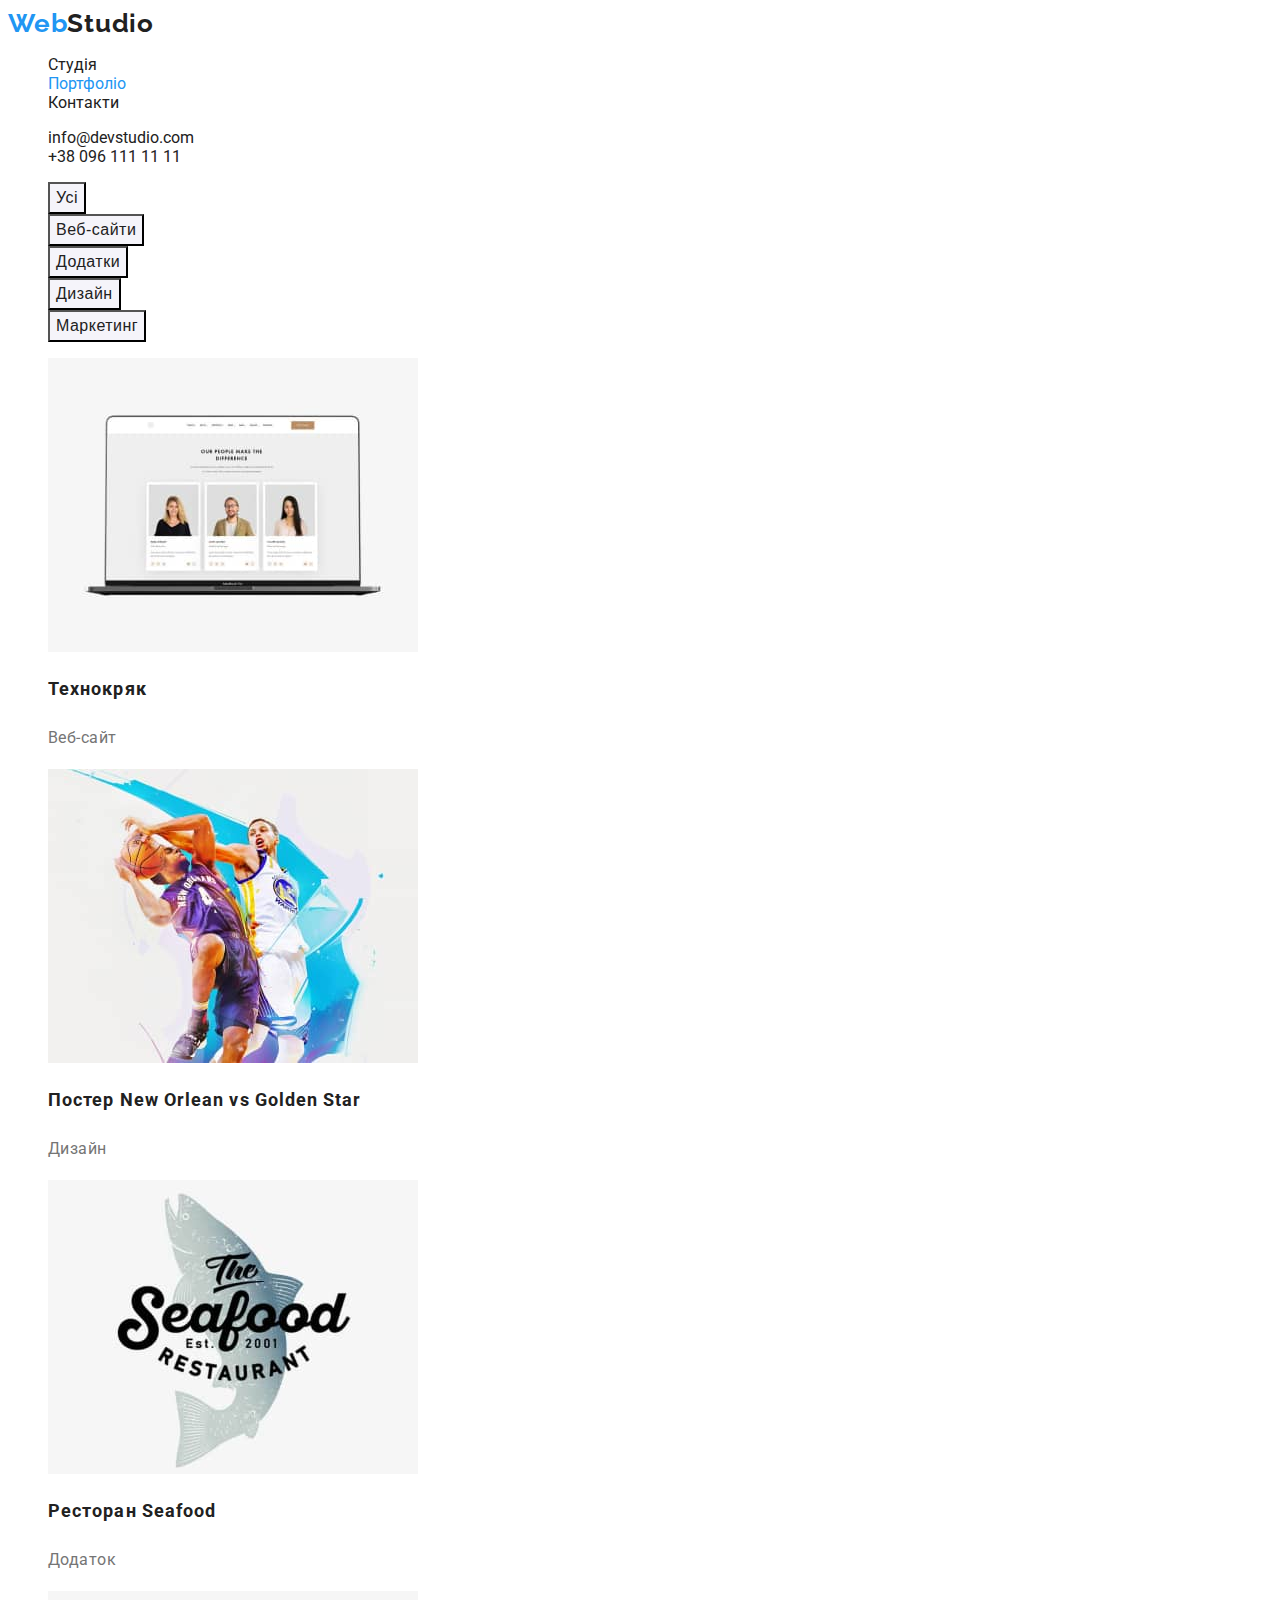
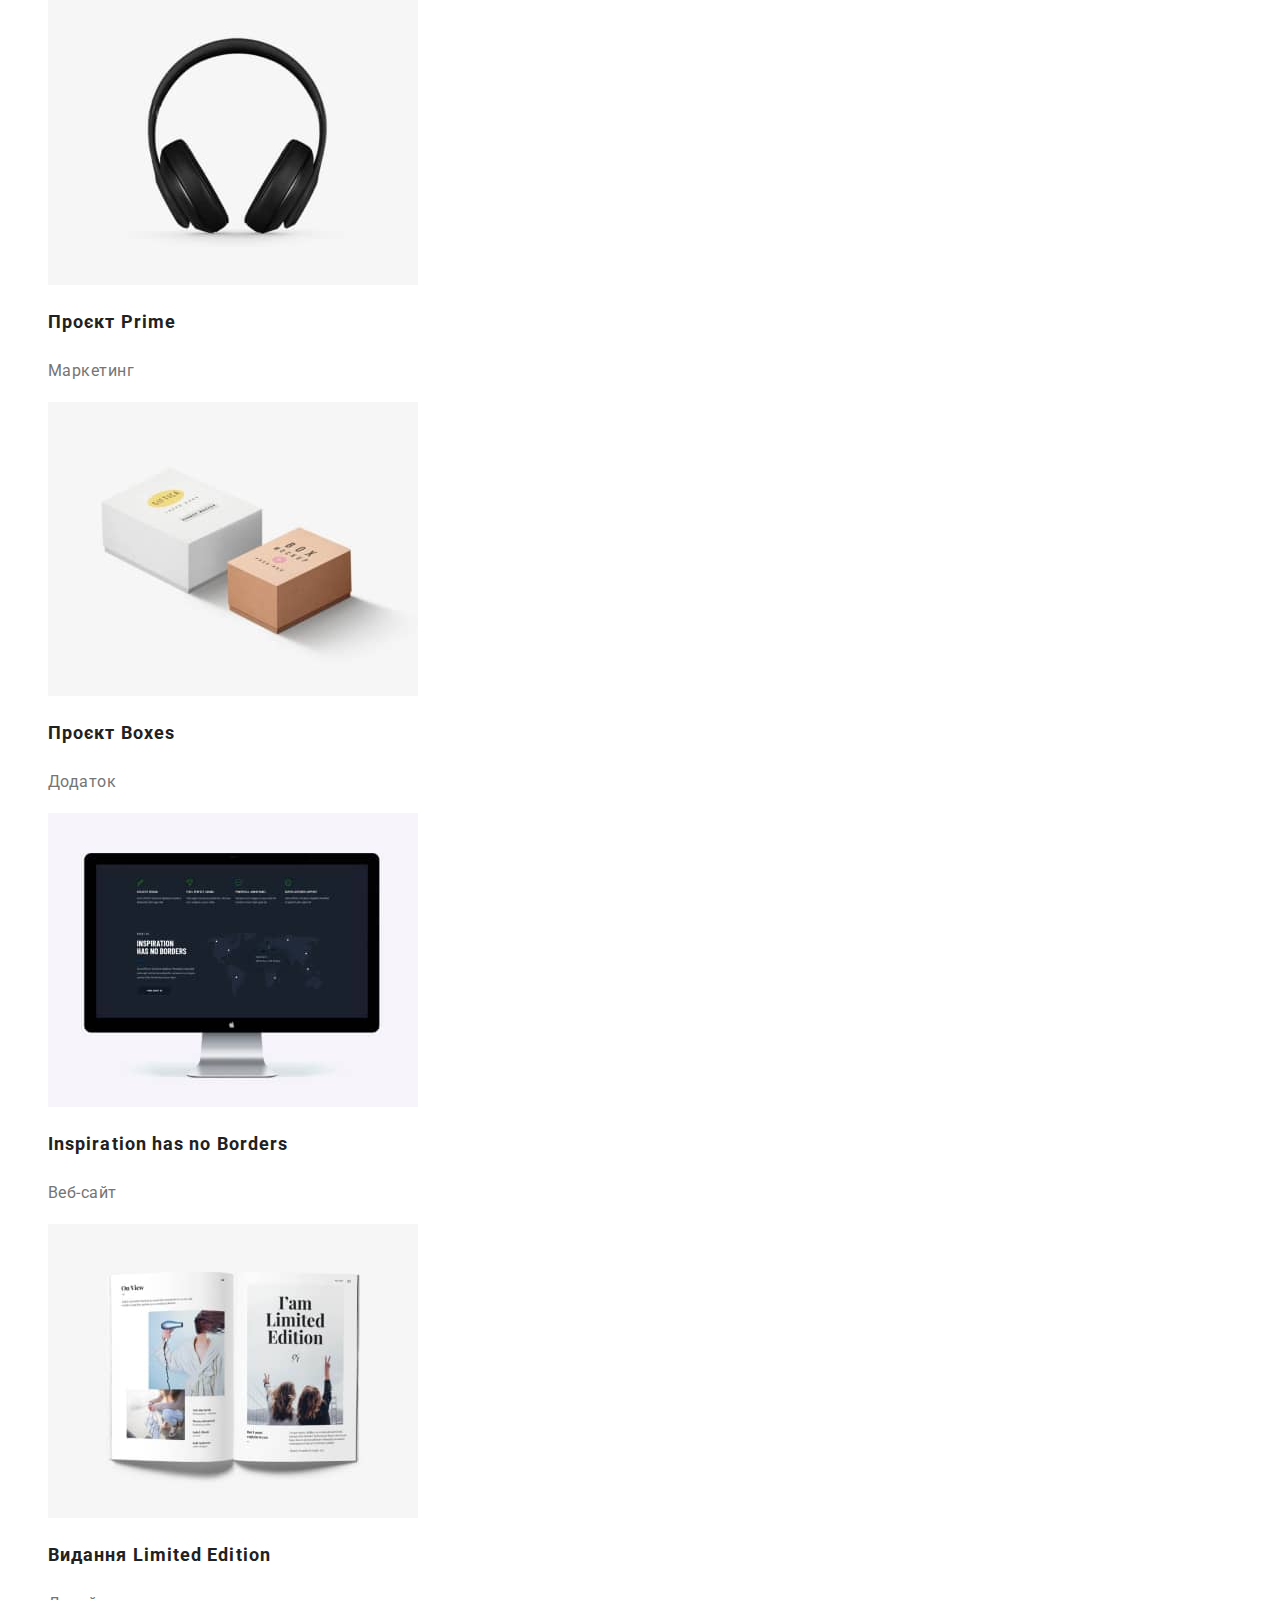
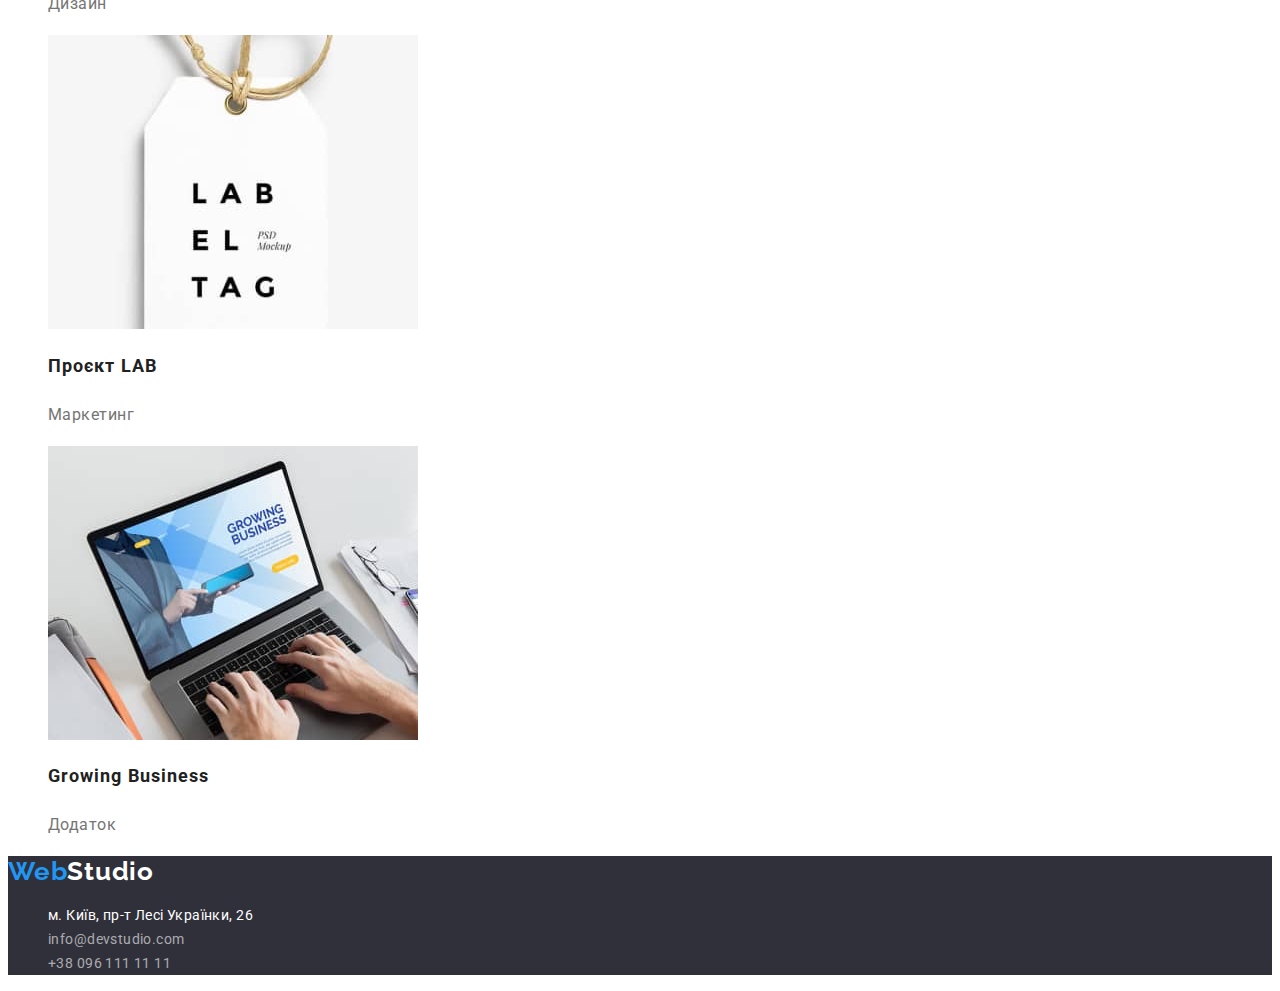
==== portfolio.html @ 4c7022a7 "goit-markup-hw-02" ====
<!DOCTYPE html>
<html lang="en">
   <head>
      <meta charset="UTF-8">
      <meta http-equiv="X-UA-Compatible" content="IE=edge">
      <meta name="viewport" content="width=device-width, initial-scale=1.0">
      <link rel="stylesheet" type="text/css" href="./css/style.css">
      <link rel="preconnect" href="https://fonts.googleapis.com">
      <link rel="preconnect" href="https://fonts.gstatic.com" crossorigin>
      <link href="https://fonts.googleapis.com/css2?family=Raleway:wght@700&family=Roboto:wght@400;500;700;900&display=swap" rel="stylesheet">
      <title>Портфоліо</title>
   </head>
   <body>
      <header id="top" class="header">
         <nav>
            <a href="#top" class="logo link"><span class="logo-span">Web</span>Studio</a>
            <ul class="nav-elements list">
               <li class="nav-element">
                  <a href="#studio" class="link nav-link">Студія</a>
               </li>
               <li class="nav-element">
                  <a href="#portfolio" class="link active nav-link">Портфоліо</a>
               </li>
               <li class="nav-element">
                  <a href="#contacts" class="link nav-link">Контакти</a>
               </li>
            </ul>
         </nav>
         <ul class="contacts-header list">
         <li>
            <a href="mailto:info@devstudio.com" class="mail-header link nav-link">info@devstudio.com</a>
         </li>
         <li>
            <a href="tel:+380961111111" class="tel-header link nav-link">+38 096 111 11 11</a>
         </li>
         </ul>
      </header>
      <main>
         <section>
            <h1 class="visually-hidden">Наші роботи</h1>
            <ul class="filter list">
               <li>
                  <button type="button" class="filter-btn button">Усі</button>
               </li>
               <li>
                  <button type="button" class="filter-btn button">Веб-сайти</button>
               </li>
               <li>
                  <button type="button" class="filter-btn button">Додатки</button>
               </li>
               <li>
                  <button type="button" class="filter-btn button">Дизайн</button>
               </li>
               <li>
                  <button type="button" class="filter-btn button">Маркетинг</button>
               </li>
            </ul>
            <ul class="product-list list">
               <li class="product">
                  <a href=""  class="link">
                     <img src="./images/technocrack.jpg" alt="Веб-сайт Технокряк" width="370" height="294" class="product-img">
                     <h2 class="product-name">Технокряк</h2>
                     <p class="product-class">Веб-сайт</p>
                  </a>
               </li>
               <li class="product">
                  <a href="" class="link">
                     <img src="./images/poster.jpg" alt="Постер New Orlean vs Golden Star" width="370" height="294" class="product-img">
                     <h2 class="product-name">Постер New Orlean vs Golden Star</h2>
                     <p class="product-class">Дизайн</p>
                  </a>
               </li>
               <li class="product">
                  <a href="" class="link">
                     <img src="./images/seafood.jpg" alt="" width="370" height="294" class="product-img">
                     <h2 class="product-name">Ресторан Seafood</h2>
                     <p class="product-class">Додаток</p>
                  </a>
               </li>
               <li class="product">
                  <a href="" class="link">
                     <img src="./images/prime.jpg" alt="" width="370" height="294" class="product-img">
                     <h2 class="product-name">Проєкт Prime</h2>
                     <p class="product-class">Маркетинг</p>
                  </a>
               </li>
               <li class="product">
                  <a href="" class="link">
                     <img src="./images/boxes.jpg" alt="" width="370" height="294" class="product-img">
                     <h2 class="product-name">Проєкт Boxes</h2>
                     <p class="product-class">Додаток</p>
                  </a>
               </li>
               <li class="product">
                  <a href="" class="link">
                     <img src="./images/InspirationhasnoBorders.jpg" alt="" width="370" height="294" class="product-img">
                     <h2 class="product-name">Inspiration has no Borders</h2>
                     <p class="product-class">Веб-сайт</p>
                  </a>
               </li>
               <li class="product">
                  <a href="" class="link">
                     <img src="./images/limitededition.jpg" alt="" width="370" height="294" class="product-img">
                     <h2 class="product-name">Видання Limited Edition</h2>
                     <p class="product-class">Дизайн</p>
                  </a>
               </li>
               <li class="product">
                  <a href="" class="link">
                     <img src="./images/lab.jpg" alt="" width="370" height="294" class="product-img">
                     <h2 class="product-name">Проєкт LAB</h2>
                     <p class="product-class">Маркетинг</p>
                  </a>
               </li>
               <li class="product">
                  <a href="" class="link">
                     <img src="./images/growingbuisness.jpg" alt="" width="370" height="294" class="product-img">
                     <h2 class="product-name">Growing Business</h2>
                     <p class="product-class">Додаток</p>
                  </a>
               </li>
            </ul>
         </section>
      </main>
      <footer id="contacts" class="footer">
         <a href="#top" class="logo link"><span class="logo-span">Web</span>Studio</a>
         <address>
            <ul class="footer-list list">
               <li>
                  <a href="https://goo.gl/maps/QiQsdTo4LieZQjPv9" class="address-footer link nav-link">м. Київ, пр-т Лесі Українки, 26</a>
               </li>
               <li>
                  <a href="mailto:info@devstudio.com" class="mail-footer link nav-link">info@devstudio.com</a>
               </li>
               <li>
                  <a href="tel:+380961111111" class="phone-footer link nav-link">+38 096 111 11 11</a>
               </li>
            </ul>
         </address>
      </footer>
   </body>
</html>
---- css/style.css ----
:root {
    --main-text-cl:#212121;
    --btn-bg-cl: #F5F4FA; 
    --btn-bg-cl-hover: #2196F3;
    --btn-cl-hover: #fff;
    --secondary-text-cl: #757575;
    --secondary-bg-cl: #2F303A;
    --footer-mail-tel-cl: #ffffff99;
}

body{
    color: var(--main-text-cl);
    font-family: Roboto, Raleway, sans-serif;
    color: var(--main-text-cl);
}

.list {
    list-style: none;
}

.link{
    text-decoration: none; 
    color: inherit;
}

.filter-btn {
    background-color: var(--btn-bg-cl);
    color: inherit;
    cursor: pointer;
    font-weight: 500;
    font-size: 16px;
    line-height: calc(26/16);
    text-align: center;
    letter-spacing: 0.03em;

}

.button {
    cursor: pointer;
}

.filter-btn:hover,
.filter-btn:focus{
    background-color: var(--btn-bg-cl-hover);
    color: var(--btn-cl-hover);
}

.product-class {
    color: var(--secondary-text-cl);
    font-size: 16px;
    line-height: calc(30/16);
    letter-spacing: 0.03em;
}

.product-name {
    font-weight: 700;
    font-size: 18px;
    line-height: calc(36/18);
    letter-spacing: 0.06em;

}

.logo {
    font-family: 'Raleway';
    font-style: normal;
    font-weight: 700;
    font-size: 26px;
    line-height: calc(31/26);
    letter-spacing: 0.03em;
}

.logo-span {
    color: var(--btn-bg-cl-hover);
}

.visually-hidden {
    position: absolute;
    white-space: nowrap;
    width: 1px;
    height: 1px;
    overflow: hidden;
    border: 0;
    padding: 0;
    clip: rect(0 0 0 0);
    clip-path: inset(50%);
    margin: -1px;
}

.address-footer {
    font-size: 14px;
    line-height: calc(24/14);
    letter-spacing: 0.03em;
    font-style: normal;
    color: var(--btn-cl-hover);
}

.footer {
    background-color: var(--secondary-bg-cl);
}

.mail-footer,
.phone-footer {
    font-style: normal;
    font-size: 14px;
    line-height: calc(24/14);
    letter-spacing: 0.03em;
    color: var(--footer-mail-tel-cl);
}

.footer .logo{
    color: var(--btn-cl-hover);
}

.header .active {
    color: var(--btn-bg-cl-hover);
}

.nav-link:hover,
.nav-link:focus {
    color: var(--btn-bg-cl-hover);
}

.hero .hero-h1 {
    font-weight: 900;
    font-size: 44px;
    line-height: calc(60/44);
    text-align: center;
    letter-spacing: 0.06em;
    text-transform: uppercase;
    color:var(--btn-cl-hover);
}

.hero {
    background-color: var(--secondary-bg-cl);
}

.hero-btn {
    font-weight: 700;
    font-size: 16px;
    line-height: calc(30/16);
    text-align: center;
    letter-spacing: 0.06em;
    background-color: var(--btn-bg-cl-hover);
    color: var(--btn-cl-hover);
}

.feature-name {
    font-weight: 700;
    font-size: 14px;
    line-height: calc(16/14);
    letter-spacing: 0.03em;
    text-transform: uppercase;
}

.feature-description {
    font-weight: 400;
    font-size: 14px;
    line-height: calc(24/14);
    letter-spacing: 0.03em;
    color: var(--secondary-text-cl);
}

.team-name {
    font-weight: 500;
    font-size: 16px;
    line-height: calc(19/16);
    text-align: center;
    letter-spacing: 0.03em;
}

.team-post {
    font-weight: 400;
    font-size: 16px;
    line-height: calc(19/16);
    text-align: center;
    letter-spacing: 0.03em;
}
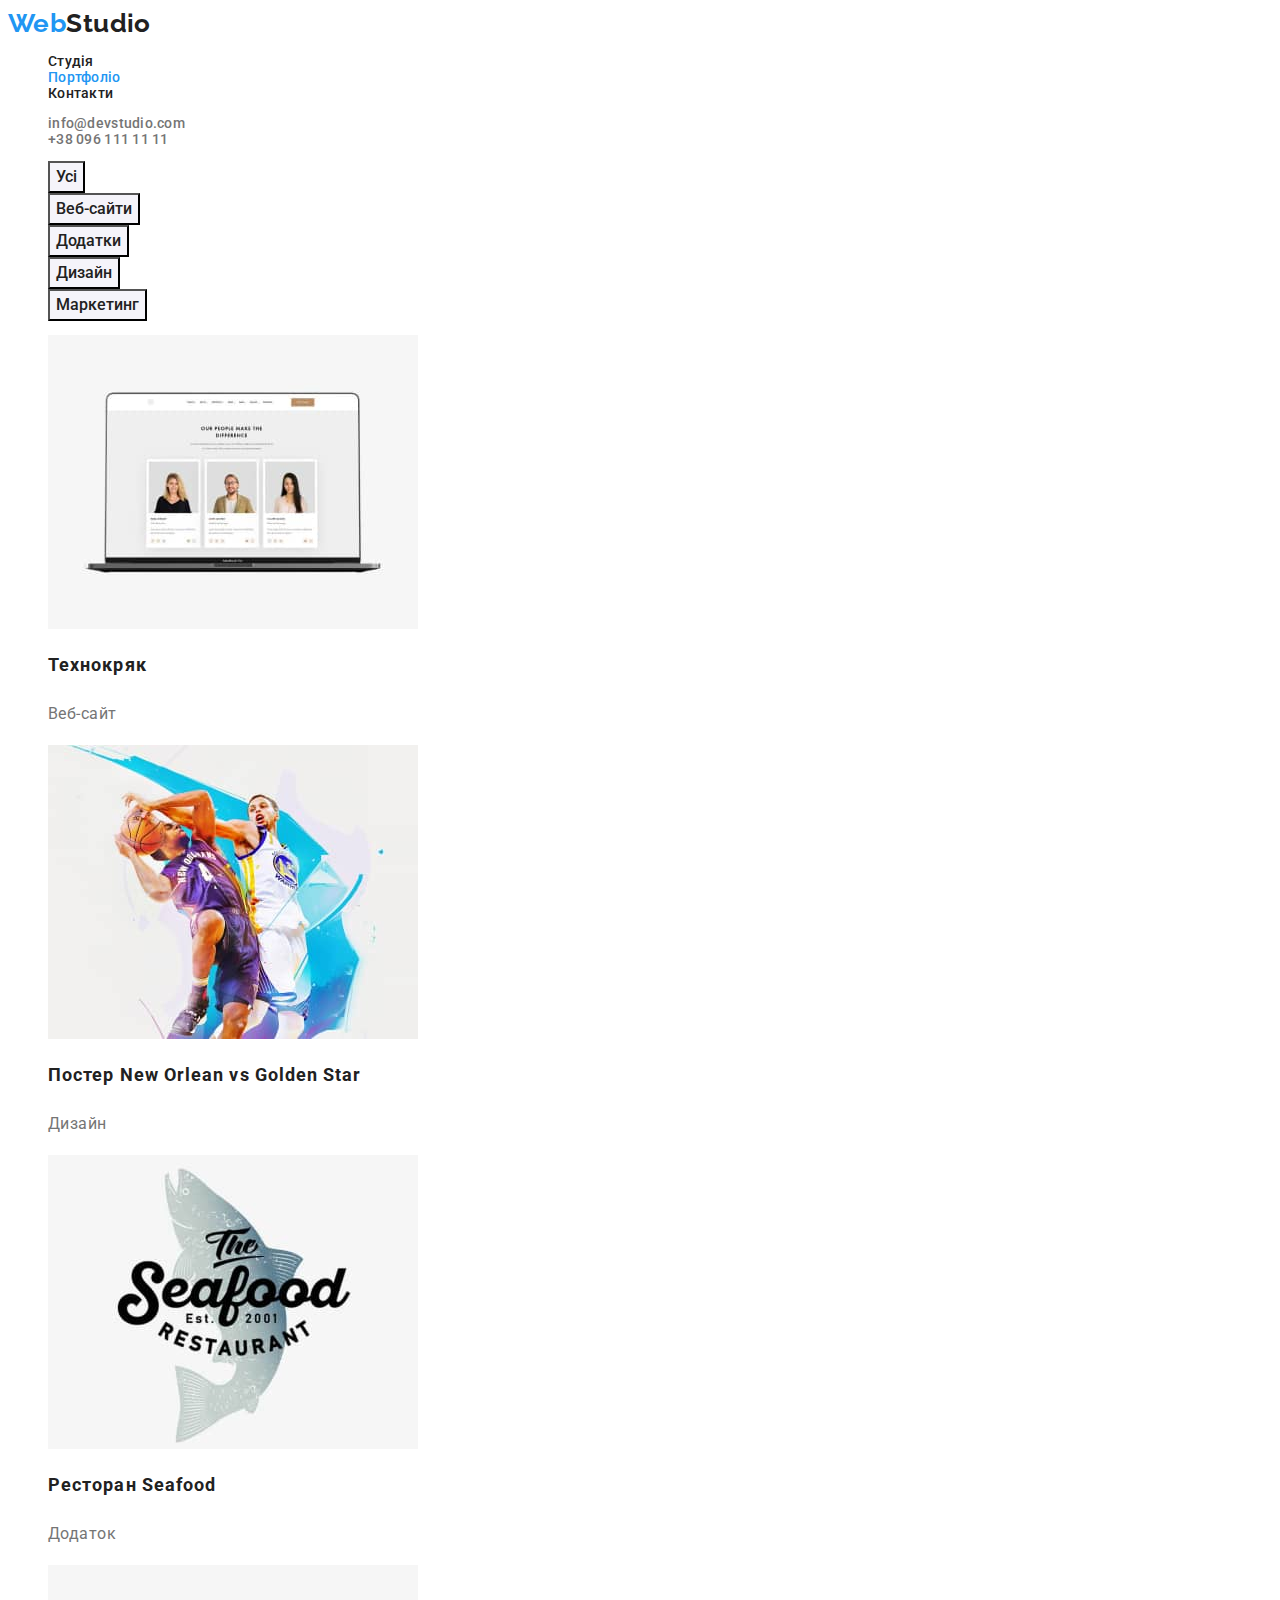
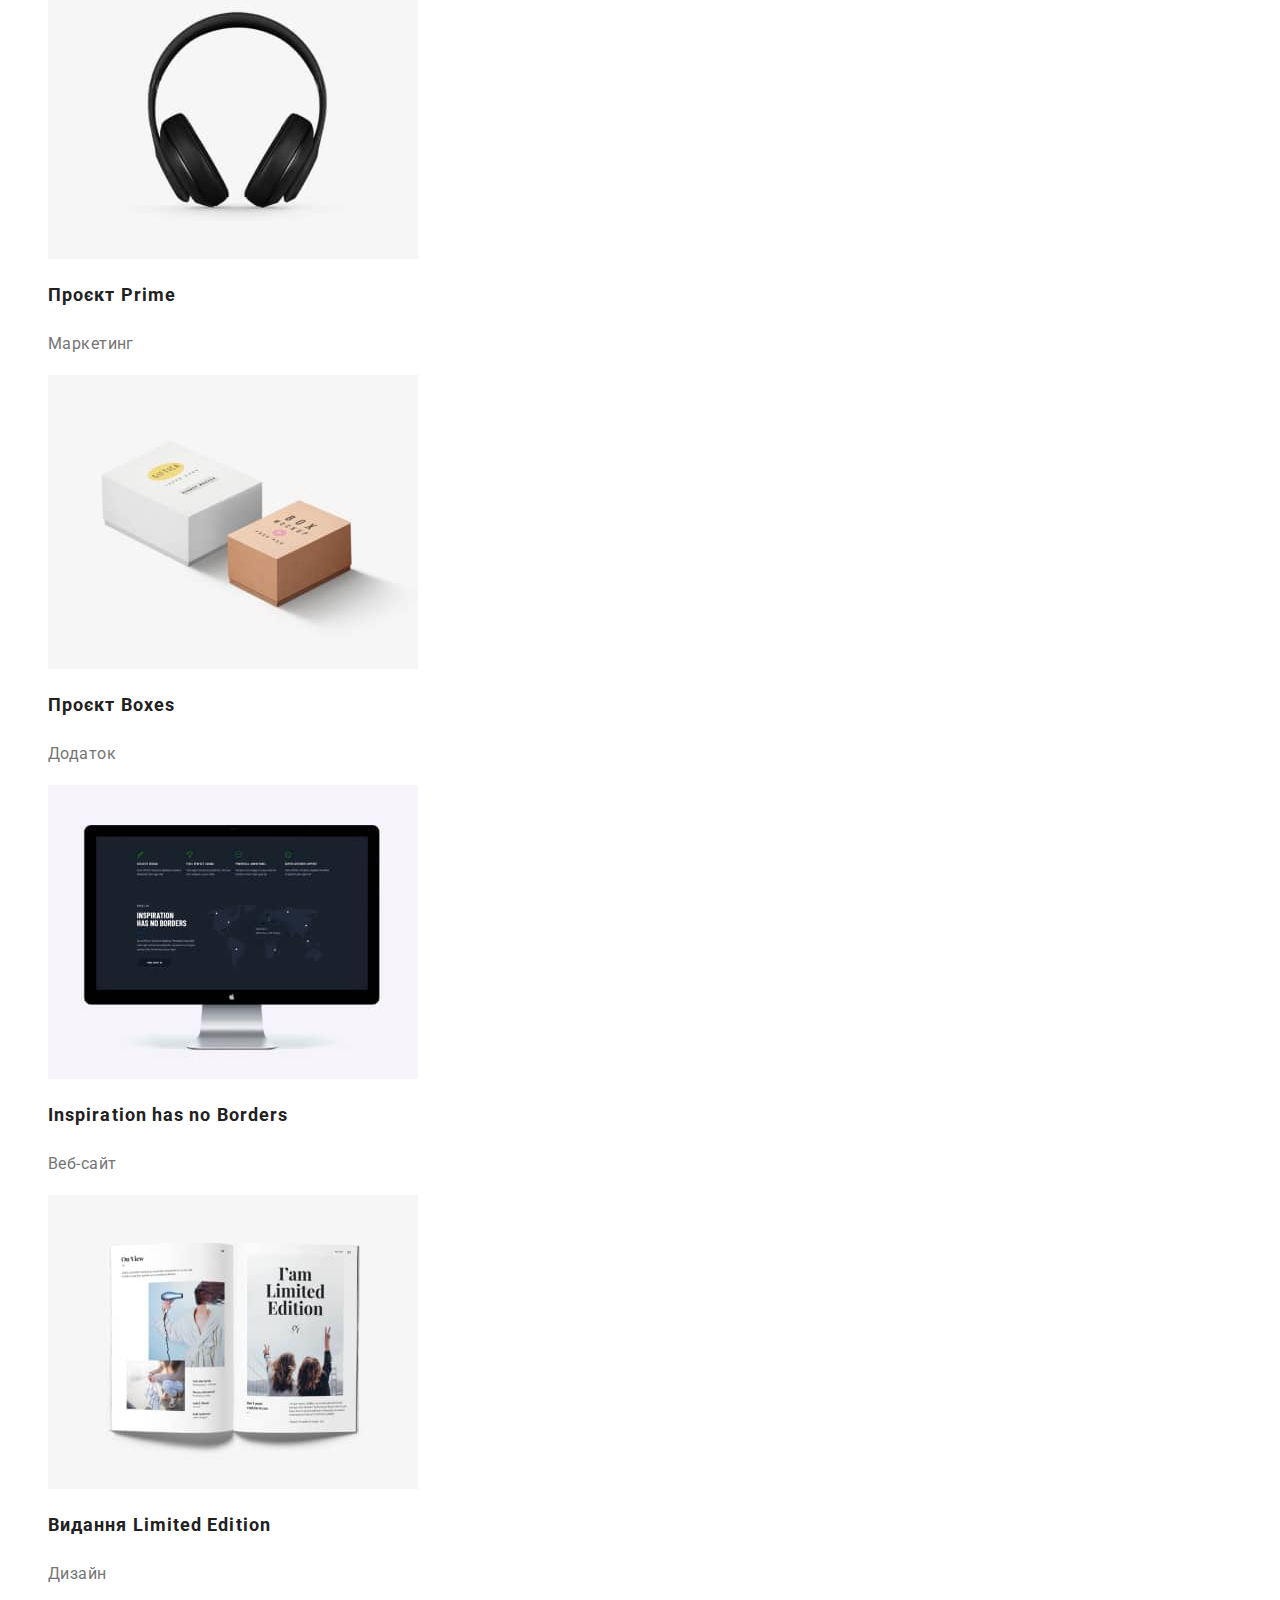
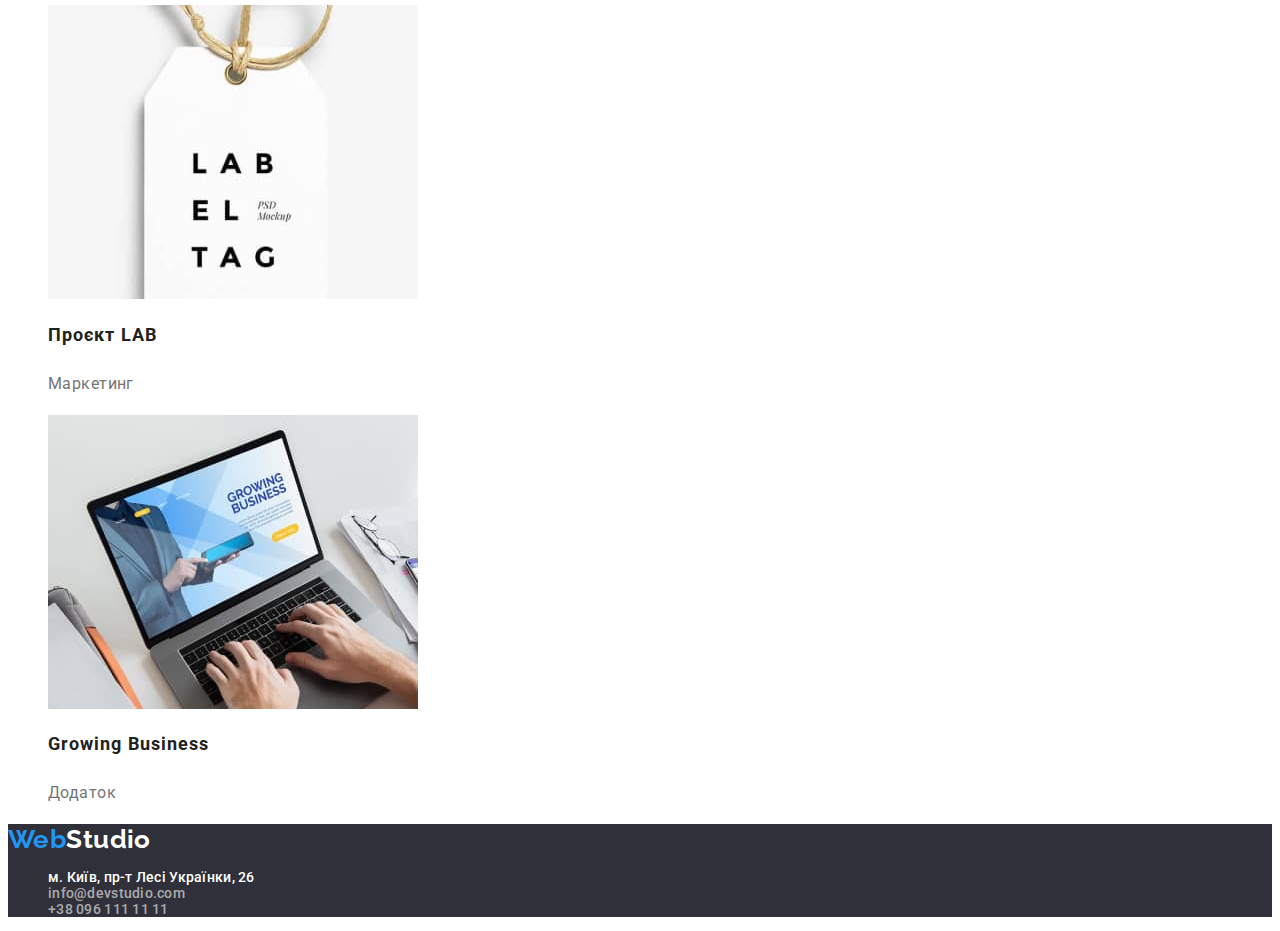
==== commit 50b1df8f: "goit-markup-hw-02 version 2" ====
--- a/portfolio.html
+++ b/portfolio.html
@@ -1,142 +1,150 @@
 <!DOCTYPE html>
-<html lang="en">
-   <head>
-      <meta charset="UTF-8">
-      <meta http-equiv="X-UA-Compatible" content="IE=edge">
-      <meta name="viewport" content="width=device-width, initial-scale=1.0">
-      <link rel="stylesheet" type="text/css" href="./css/style.css">
-      <link rel="preconnect" href="https://fonts.googleapis.com">
-      <link rel="preconnect" href="https://fonts.gstatic.com" crossorigin>
-      <link href="https://fonts.googleapis.com/css2?family=Raleway:wght@700&family=Roboto:wght@400;500;700;900&display=swap" rel="stylesheet">
-      <title>Портфоліо</title>
-   </head>
-   <body>
-      <header id="top" class="header">
-         <nav>
-            <a href="#top" class="logo link"><span class="logo-span">Web</span>Studio</a>
-            <ul class="nav-elements list">
-               <li class="nav-element">
-                  <a href="#studio" class="link nav-link">Студія</a>
-               </li>
-               <li class="nav-element">
-                  <a href="#portfolio" class="link active nav-link">Портфоліо</a>
-               </li>
-               <li class="nav-element">
-                  <a href="#contacts" class="link nav-link">Контакти</a>
-               </li>
-            </ul>
-         </nav>
-         <ul class="contacts-header list">
+<html lang="uk">
+
+<head>
+   <meta charset="UTF-8">
+   <meta http-equiv="X-UA-Compatible" content="IE=edge">
+   <meta name="viewport" content="width=device-width, initial-scale=1.0">
+   <link rel="stylesheet" type="text/css" href="./css/style.css">
+   <link rel="preconnect" href="https://fonts.googleapis.com">
+   <link rel="preconnect" href="https://fonts.gstatic.com" crossorigin>
+   <link
+      href="https://fonts.googleapis.com/css2?family=Raleway:wght@700&family=Roboto:wght@400;500;700;900&display=swap"
+      rel="stylesheet">
+   <title>Портфоліо</title>
+</head>
+
+<body>
+   <header id="top" class="header">
+      <nav>
+         <a href="#top" class="logo link"><span class="logo-span">Web</span>Studio</a>
+         <ul class="nav-elements list">
+            <li class="nav-element">
+               <a href="index.html" class="link nav-link">Студія</a>
+            </li>
+            <li class="nav-element">
+               <a href="portfolio.html" class="link active nav-link">Портфоліо</a>
+            </li>
+            <li class="nav-element">
+               <a href="#contacts" class="link nav-link">Контакти</a>
+            </li>
+         </ul>
+      </nav>
+      <ul class="contacts-header list">
          <li>
             <a href="mailto:info@devstudio.com" class="mail-header link nav-link">info@devstudio.com</a>
          </li>
          <li>
             <a href="tel:+380961111111" class="tel-header link nav-link">+38 096 111 11 11</a>
          </li>
+      </ul>
+   </header>
+   <main>
+      <section>
+         <h1 class="visually-hidden">Наші роботи</h1>
+         <ul class="filter list">
+            <li>
+               <button type="button" class="filter-btn button">Усі</button>
+            </li>
+            <li>
+               <button type="button" class="filter-btn button">Веб-сайти</button>
+            </li>
+            <li>
+               <button type="button" class="filter-btn button">Додатки</button>
+            </li>
+            <li>
+               <button type="button" class="filter-btn button">Дизайн</button>
+            </li>
+            <li>
+               <button type="button" class="filter-btn button">Маркетинг</button>
+            </li>
          </ul>
-      </header>
-      <main>
-         <section>
-            <h1 class="visually-hidden">Наші роботи</h1>
-            <ul class="filter list">
-               <li>
-                  <button type="button" class="filter-btn button">Усі</button>
-               </li>
-               <li>
-                  <button type="button" class="filter-btn button">Веб-сайти</button>
-               </li>
-               <li>
-                  <button type="button" class="filter-btn button">Додатки</button>
-               </li>
-               <li>
-                  <button type="button" class="filter-btn button">Дизайн</button>
-               </li>
-               <li>
-                  <button type="button" class="filter-btn button">Маркетинг</button>
-               </li>
-            </ul>
-            <ul class="product-list list">
-               <li class="product">
-                  <a href=""  class="link">
-                     <img src="./images/technocrack.jpg" alt="Веб-сайт Технокряк" width="370" height="294" class="product-img">
-                     <h2 class="product-name">Технокряк</h2>
-                     <p class="product-class">Веб-сайт</p>
-                  </a>
-               </li>
-               <li class="product">
-                  <a href="" class="link">
-                     <img src="./images/poster.jpg" alt="Постер New Orlean vs Golden Star" width="370" height="294" class="product-img">
-                     <h2 class="product-name">Постер New Orlean vs Golden Star</h2>
-                     <p class="product-class">Дизайн</p>
-                  </a>
-               </li>
-               <li class="product">
-                  <a href="" class="link">
-                     <img src="./images/seafood.jpg" alt="" width="370" height="294" class="product-img">
-                     <h2 class="product-name">Ресторан Seafood</h2>
-                     <p class="product-class">Додаток</p>
-                  </a>
-               </li>
-               <li class="product">
-                  <a href="" class="link">
-                     <img src="./images/prime.jpg" alt="" width="370" height="294" class="product-img">
-                     <h2 class="product-name">Проєкт Prime</h2>
-                     <p class="product-class">Маркетинг</p>
-                  </a>
-               </li>
-               <li class="product">
-                  <a href="" class="link">
-                     <img src="./images/boxes.jpg" alt="" width="370" height="294" class="product-img">
-                     <h2 class="product-name">Проєкт Boxes</h2>
-                     <p class="product-class">Додаток</p>
-                  </a>
-               </li>
-               <li class="product">
-                  <a href="" class="link">
-                     <img src="./images/InspirationhasnoBorders.jpg" alt="" width="370" height="294" class="product-img">
-                     <h2 class="product-name">Inspiration has no Borders</h2>
-                     <p class="product-class">Веб-сайт</p>
-                  </a>
-               </li>
-               <li class="product">
-                  <a href="" class="link">
-                     <img src="./images/limitededition.jpg" alt="" width="370" height="294" class="product-img">
-                     <h2 class="product-name">Видання Limited Edition</h2>
-                     <p class="product-class">Дизайн</p>
-                  </a>
-               </li>
-               <li class="product">
-                  <a href="" class="link">
-                     <img src="./images/lab.jpg" alt="" width="370" height="294" class="product-img">
-                     <h2 class="product-name">Проєкт LAB</h2>
-                     <p class="product-class">Маркетинг</p>
-                  </a>
-               </li>
-               <li class="product">
-                  <a href="" class="link">
-                     <img src="./images/growingbuisness.jpg" alt="" width="370" height="294" class="product-img">
-                     <h2 class="product-name">Growing Business</h2>
-                     <p class="product-class">Додаток</p>
-                  </a>
-               </li>
-            </ul>
-         </section>
-      </main>
-      <footer id="contacts" class="footer">
-         <a href="#top" class="logo link"><span class="logo-span">Web</span>Studio</a>
-         <address>
-            <ul class="footer-list list">
-               <li>
-                  <a href="https://goo.gl/maps/QiQsdTo4LieZQjPv9" class="address-footer link nav-link">м. Київ, пр-т Лесі Українки, 26</a>
-               </li>
-               <li>
-                  <a href="mailto:info@devstudio.com" class="mail-footer link nav-link">info@devstudio.com</a>
-               </li>
-               <li>
-                  <a href="tel:+380961111111" class="phone-footer link nav-link">+38 096 111 11 11</a>
-               </li>
-            </ul>
-         </address>
-      </footer>
-   </body>
+         <ul class="product-list list">
+            <li class="product">
+               <a href="" class="link">
+                  <img src="./images/technocrack.jpg" alt="Веб-сайт Технокряк" width="370" height="294"
+                     class="product-img">
+                  <h2 class="product-name">Технокряк</h2>
+                  <p class="product-class">Веб-сайт</p>
+               </a>
+            </li>
+            <li class="product">
+               <a href="" class="link">
+                  <img src="./images/poster.jpg" alt="Постер New Orlean vs Golden Star" width="370" height="294"
+                     class="product-img">
+                  <h2 class="product-name">Постер New Orlean vs Golden Star</h2>
+                  <p class="product-class">Дизайн</p>
+               </a>
+            </li>
+            <li class="product">
+               <a href="" class="link">
+                  <img src="./images/seafood.jpg" alt="" width="370" height="294" class="product-img">
+                  <h2 class="product-name">Ресторан Seafood</h2>
+                  <p class="product-class">Додаток</p>
+               </a>
+            </li>
+            <li class="product">
+               <a href="" class="link">
+                  <img src="./images/prime.jpg" alt="" width="370" height="294" class="product-img">
+                  <h2 class="product-name">Проєкт Prime</h2>
+                  <p class="product-class">Маркетинг</p>
+               </a>
+            </li>
+            <li class="product">
+               <a href="" class="link">
+                  <img src="./images/boxes.jpg" alt="" width="370" height="294" class="product-img">
+                  <h2 class="product-name">Проєкт Boxes</h2>
+                  <p class="product-class">Додаток</p>
+               </a>
+            </li>
+            <li class="product">
+               <a href="" class="link">
+                  <img src="./images/InspirationhasnoBorders.jpg" alt="" width="370" height="294" class="product-img">
+                  <h2 class="product-name">Inspiration has no Borders</h2>
+                  <p class="product-class">Веб-сайт</p>
+               </a>
+            </li>
+            <li class="product">
+               <a href="" class="link">
+                  <img src="./images/limitededition.jpg" alt="" width="370" height="294" class="product-img">
+                  <h2 class="product-name">Видання Limited Edition</h2>
+                  <p class="product-class">Дизайн</p>
+               </a>
+            </li>
+            <li class="product">
+               <a href="" class="link">
+                  <img src="./images/lab.jpg" alt="" width="370" height="294" class="product-img">
+                  <h2 class="product-name">Проєкт LAB</h2>
+                  <p class="product-class">Маркетинг</p>
+               </a>
+            </li>
+            <li class="product">
+               <a href="" class="link">
+                  <img src="./images/growingbuisness.jpg" alt="" width="370" height="294" class="product-img">
+                  <h2 class="product-name">Growing Business</h2>
+                  <p class="product-class">Додаток</p>
+               </a>
+            </li>
+         </ul>
+      </section>
+   </main>
+   <footer id="contacts" class="footer">
+      <a href="#top" class="logo link"><span class="logo-span">Web</span>Studio</a>
+      <address>
+         <ul class="footer-list list">
+            <li>
+               <a href="https://goo.gl/maps/QiQsdTo4LieZQjPv9" class="address-footer link nav-link">м. Київ, пр-т Лесі
+                  Українки, 26</a>
+            </li>
+            <li>
+               <a href="mailto:info@devstudio.com" class="mail-footer link nav-link">info@devstudio.com</a>
+            </li>
+            <li>
+               <a href="tel:+380961111111" class="phone-footer link nav-link">+38 096 111 11 11</a>
+            </li>
+         </ul>
+      </address>
+   </footer>
+</body>
+
 </html>--- a/css/style.css
+++ b/css/style.css
@@ -11,7 +11,9 @@
 body{
     color: var(--main-text-cl);
     font-family: Roboto, Raleway, sans-serif;
-    color: var(--main-text-cl);
+    font-size: 14px;
+    letter-spacing: 0.03em;
+    background-color: var(--btn-cl-hover);
 }
 
 .list {
@@ -31,12 +33,11 @@
     font-size: 16px;
     line-height: calc(26/16);
     text-align: center;
-    letter-spacing: 0.03em;
-
 }
 
 .button {
     cursor: pointer;
+    font-family: inherit;
 }
 
 .filter-btn:hover,
@@ -49,7 +50,6 @@
     color: var(--secondary-text-cl);
     font-size: 16px;
     line-height: calc(30/16);
-    letter-spacing: 0.03em;
 }
 
 .product-name {
@@ -57,7 +57,6 @@
     font-size: 18px;
     line-height: calc(36/18);
     letter-spacing: 0.06em;
-
 }
 
 .logo {
@@ -66,7 +65,6 @@
     font-weight: 700;
     font-size: 26px;
     line-height: calc(31/26);
-    letter-spacing: 0.03em;
 }
 
 .logo-span {
@@ -87,9 +85,7 @@
 }
 
 .address-footer {
-    font-size: 14px;
     line-height: calc(24/14);
-    letter-spacing: 0.03em;
     font-style: normal;
     color: var(--btn-cl-hover);
 }
@@ -101,9 +97,7 @@
 .mail-footer,
 .phone-footer {
     font-style: normal;
-    font-size: 14px;
     line-height: calc(24/14);
-    letter-spacing: 0.03em;
     color: var(--footer-mail-tel-cl);
 }
 
@@ -118,6 +112,17 @@
 .nav-link:hover,
 .nav-link:focus {
     color: var(--btn-bg-cl-hover);
+}
+
+.nav-link {
+    font-weight: 500;
+    line-height: calc(16/14);
+    letter-spacing: 0.02em;
+}
+
+.tel-header,
+.mail-header {
+    color: var(--secondary-text-cl);
 }
 
 .hero .hero-h1 {
@@ -146,17 +151,12 @@
 
 .feature-name {
     font-weight: 700;
-    font-size: 14px;
     line-height: calc(16/14);
-    letter-spacing: 0.03em;
     text-transform: uppercase;
 }
 
 .feature-description {
-    font-weight: 400;
-    font-size: 14px;
     line-height: calc(24/14);
-    letter-spacing: 0.03em;
     color: var(--secondary-text-cl);
 }
 
@@ -165,13 +165,18 @@
     font-size: 16px;
     line-height: calc(19/16);
     text-align: center;
-    letter-spacing: 0.03em;
 }
 
 .team-post {
-    font-weight: 400;
     font-size: 16px;
     line-height: calc(19/16);
     text-align: center;
-    letter-spacing: 0.03em;
+    color: var(--secondary-text-cl);
+}
+
+.services-block-title {
+    font-weight: 700;
+    font-size: 36px;
+    line-height: calc(42/36);
+    text-align: center;
 }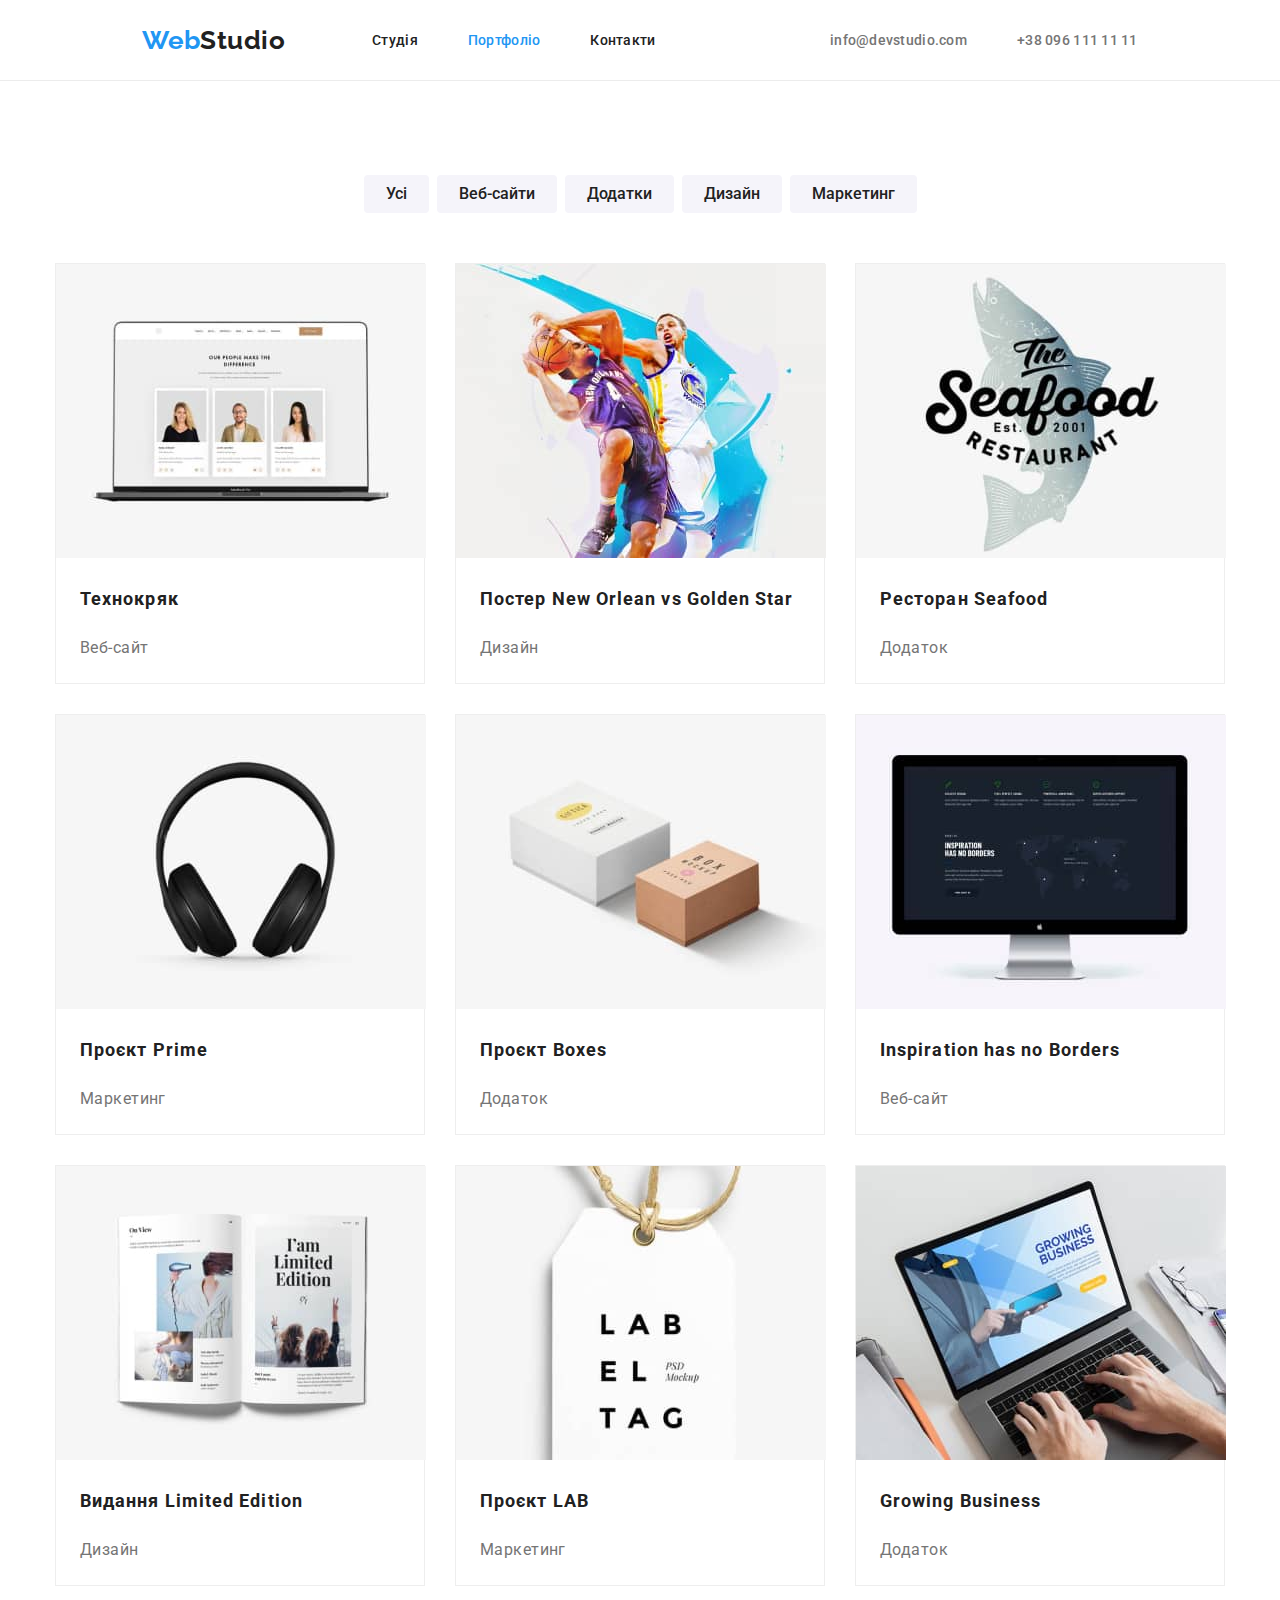
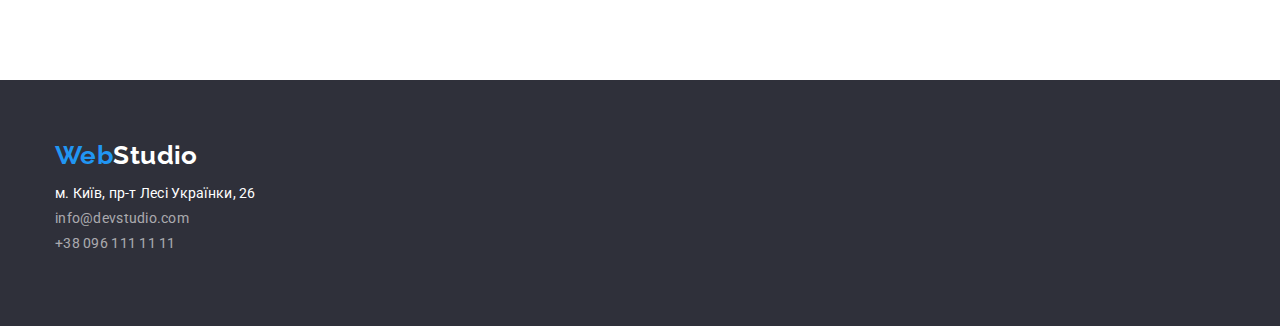
==== commit 53c9b800: "New cimmit" ====
--- a/portfolio.html
+++ b/portfolio.html
@@ -5,7 +5,14 @@
    <meta charset="UTF-8">
    <meta http-equiv="X-UA-Compatible" content="IE=edge">
    <meta name="viewport" content="width=device-width, initial-scale=1.0">
+   <!--- Modrn normalizer-->
+   <link rel="stylesheet"
+      href="https://cdnjs.cloudflare.com/ajax/libs/modern-normalize/1.0.0/modern-normalize.min.css" />
+   <!--- Style -->
+   <link rel="stylesheet"
+      href="https://cdnjs.cloudflare.com/ajax/libs/modern-normalize/1.0.0/modern-normalize.min.css" />
    <link rel="stylesheet" type="text/css" href="./css/style.css">
+   <!--- Fonts -->
    <link rel="preconnect" href="https://fonts.googleapis.com">
    <link rel="preconnect" href="https://fonts.gstatic.com" crossorigin>
    <link
@@ -16,8 +23,8 @@
 
 <body>
    <header id="top" class="header">
-      <nav>
-         <a href="#top" class="logo link"><span class="logo-span">Web</span>Studio</a>
+      <nav class="nav container">
+         <a href="index.html" class="logo link"><span class="logo-span">Web</span>Studio</a>
          <ul class="nav-elements list">
             <li class="nav-element">
                <a href="index.html" class="link nav-link">Студія</a>
@@ -29,121 +36,145 @@
                <a href="#contacts" class="link nav-link">Контакти</a>
             </li>
          </ul>
+         <ul class="contacts-header list">
+            <li>
+               <a href="mailto:info@devstudio.com" class="mail-header link nav-link">info@devstudio.com</a>
+            </li>
+            <li>
+               <a href="tel:+380961111111" class="tel-header link nav-link">+38 096 111 11 11</a>
+            </li>
+         </ul>
       </nav>
-      <ul class="contacts-header list">
-         <li>
-            <a href="mailto:info@devstudio.com" class="mail-header link nav-link">info@devstudio.com</a>
-         </li>
-         <li>
-            <a href="tel:+380961111111" class="tel-header link nav-link">+38 096 111 11 11</a>
-         </li>
-      </ul>
    </header>
    <main>
-      <section>
-         <h1 class="visually-hidden">Наші роботи</h1>
-         <ul class="filter list">
-            <li>
-               <button type="button" class="filter-btn button">Усі</button>
-            </li>
-            <li>
-               <button type="button" class="filter-btn button">Веб-сайти</button>
-            </li>
-            <li>
-               <button type="button" class="filter-btn button">Додатки</button>
-            </li>
-            <li>
-               <button type="button" class="filter-btn button">Дизайн</button>
-            </li>
-            <li>
-               <button type="button" class="filter-btn button">Маркетинг</button>
-            </li>
-         </ul>
-         <ul class="product-list list">
-            <li class="product">
-               <a href="" class="link">
-                  <img src="./images/technocrack.jpg" alt="Веб-сайт Технокряк" width="370" height="294"
-                     class="product-img">
-                  <h2 class="product-name">Технокряк</h2>
-                  <p class="product-class">Веб-сайт</p>
-               </a>
-            </li>
-            <li class="product">
-               <a href="" class="link">
-                  <img src="./images/poster.jpg" alt="Постер New Orlean vs Golden Star" width="370" height="294"
-                     class="product-img">
-                  <h2 class="product-name">Постер New Orlean vs Golden Star</h2>
-                  <p class="product-class">Дизайн</p>
-               </a>
-            </li>
-            <li class="product">
-               <a href="" class="link">
-                  <img src="./images/seafood.jpg" alt="" width="370" height="294" class="product-img">
-                  <h2 class="product-name">Ресторан Seafood</h2>
-                  <p class="product-class">Додаток</p>
-               </a>
-            </li>
-            <li class="product">
-               <a href="" class="link">
-                  <img src="./images/prime.jpg" alt="" width="370" height="294" class="product-img">
-                  <h2 class="product-name">Проєкт Prime</h2>
-                  <p class="product-class">Маркетинг</p>
-               </a>
-            </li>
-            <li class="product">
-               <a href="" class="link">
-                  <img src="./images/boxes.jpg" alt="" width="370" height="294" class="product-img">
-                  <h2 class="product-name">Проєкт Boxes</h2>
-                  <p class="product-class">Додаток</p>
-               </a>
-            </li>
-            <li class="product">
-               <a href="" class="link">
-                  <img src="./images/InspirationhasnoBorders.jpg" alt="" width="370" height="294" class="product-img">
-                  <h2 class="product-name">Inspiration has no Borders</h2>
-                  <p class="product-class">Веб-сайт</p>
-               </a>
-            </li>
-            <li class="product">
-               <a href="" class="link">
-                  <img src="./images/limitededition.jpg" alt="" width="370" height="294" class="product-img">
-                  <h2 class="product-name">Видання Limited Edition</h2>
-                  <p class="product-class">Дизайн</p>
-               </a>
-            </li>
-            <li class="product">
-               <a href="" class="link">
-                  <img src="./images/lab.jpg" alt="" width="370" height="294" class="product-img">
-                  <h2 class="product-name">Проєкт LAB</h2>
-                  <p class="product-class">Маркетинг</p>
-               </a>
-            </li>
-            <li class="product">
-               <a href="" class="link">
-                  <img src="./images/growingbuisness.jpg" alt="" width="370" height="294" class="product-img">
-                  <h2 class="product-name">Growing Business</h2>
-                  <p class="product-class">Додаток</p>
-               </a>
-            </li>
-         </ul>
+      <section class="portfolio-section">
+         <div class="container">
+            <h1 class="visually-hidden">Наші роботи</h1>
+            <ul class="filter list">
+               <li>
+                  <button type="button" class="filter-btn button">Усі</button>
+               </li>
+               <li>
+                  <button type="button" class="filter-btn button">Веб-сайти</button>
+               </li>
+               <li>
+                  <button type="button" class="filter-btn button">Додатки</button>
+               </li>
+               <li>
+                  <button type="button" class="filter-btn button">Дизайн</button>
+               </li>
+               <li>
+                  <button type="button" class="filter-btn button">Маркетинг</button>
+               </li>
+            </ul>
+            <ul class="product-list list">
+               <li class="product">
+                  <a href="" class="link">
+                     <img src="./images/technocrack.jpg" alt="Веб-сайт Технокряк" width="370" height="294"
+                        class="product-img">
+                     <div class="product-text">
+                        <h2 class="product-name">Технокряк</h2>
+                        <p class="product-class">Веб-сайт</p>
+                     </div>
+                  </a>
+               </li>
+               <li class="product">
+                  <a href="" class="link">
+                     <img src="./images/poster.jpg" alt="Постер New Orlean vs Golden Star" width="370" height="294"
+                        class="product-img">
+                     <div class="product-text">
+                        <h2 class="product-name">Постер New Orlean vs Golden Star</h2>
+                        <p class="product-class">Дизайн</p>
+                     </div>
+                  </a>
+               </li>
+               <li class="product">
+                  <a href="" class="link">
+                     <img src="./images/seafood.jpg" alt="" width="370" height="294" class="product-img">
+                     <div class="product-text">
+                        <h2 class="product-name">Ресторан Seafood</h2>
+                        <p class="product-class">Додаток</p>
+                     </div>
+                  </a>
+               </li>
+               <li class="product">
+                  <a href="" class="link">
+                     <img src="./images/prime.jpg" alt="" width="370" height="294" class="product-img">
+                     <div class="product-text">
+                        <h2 class="product-name">Проєкт Prime</h2>
+                        <p class="product-class">Маркетинг</p>
+                     </div>
+                  </a>
+               </li>
+               <li class="product">
+                  <a href="" class="link">
+                     <img src="./images/boxes.jpg" alt="" width="370" height="294" class="product-img">
+                     <div class="product-text">
+                        <h2 class="product-name">Проєкт Boxes</h2>
+                        <p class="product-class">Додаток</p>
+                     </div>
+                  </a>
+               </li>
+               <li class="product">
+                  <a href="" class="link">
+                     <img src="./images/InspirationhasnoBorders.jpg" alt="" width="370" height="294"
+                        class="product-img">
+                     <div class="product-text">
+                        <h2 class="product-name">Inspiration has no Borders</h2>
+                        <p class="product-class">Веб-сайт</p>
+                     </div>
+                  </a>
+               </li>
+               <li class="product">
+                  <a href="" class="link">
+                     <img src="./images/limitededition.jpg" alt="" width="370" height="294" class="product-img">
+                     <div class="product-text">
+                        <h2 class="product-name">Видання Limited Edition</h2>
+                        <p class="product-class">Дизайн</p>
+                     </div>
+                     </a>
+               </li>
+               <li class="product">
+                  <a href="" class="link">
+                     <img src="./images/lab.jpg" alt="" width="370" height="294" class="product-img">
+                     <div class="product-text">
+                        <h2 class="product-name">Проєкт LAB</h2>
+                        <p class="product-class">Маркетинг</p>
+                     </div>
+                  </a>
+               </li>
+               <li class="product">
+                  <a href="" class="link">
+                     <img src="./images/growingbuisness.jpg" alt="" width="370" height="294" class="product-img">
+                     <div class="product-text">
+                        <h2 class="product-name">Growing Business</h2>
+                        <p class="product-class">Додаток</p>
+                     </div>
+                  </a>
+               </li>
+            </ul>
+         </div>
       </section>
    </main>
    <footer id="contacts" class="footer">
-      <a href="#top" class="logo link"><span class="logo-span">Web</span>Studio</a>
-      <address>
-         <ul class="footer-list list">
-            <li>
-               <a href="https://goo.gl/maps/QiQsdTo4LieZQjPv9" class="address-footer link nav-link">м. Київ, пр-т Лесі
-                  Українки, 26</a>
-            </li>
-            <li>
-               <a href="mailto:info@devstudio.com" class="mail-footer link nav-link">info@devstudio.com</a>
-            </li>
-            <li>
-               <a href="tel:+380961111111" class="phone-footer link nav-link">+38 096 111 11 11</a>
-            </li>
-         </ul>
-      </address>
+      <div class="container">
+         <a href="index.html" class="logo link"><span class="logo-span">Web</span>Studio</a>
+         <address>
+            <ul class="footer-list list">
+               <li>
+                  <a href="https://goo.gl/maps/QiQsdTo4LieZQjPv9" class="address-footer link nav-link">м. Київ, пр-т
+                     Лесі
+                     Українки, 26</a>
+               </li>
+               <li>
+                  <a href="mailto:info@devstudio.com" class="mail-footer link nav-link">info@devstudio.com</a>
+               </li>
+               <li>
+                  <a href="tel:+380961111111" class="phone-footer link nav-link">+38 096 111 11 11</a>
+               </li>
+            </ul>
+         </address>
+      </div>
    </footer>
 </body>
 
--- a/css/style.css
+++ b/css/style.css
@@ -1,182 +1,336 @@
 :root {
-    --main-text-cl:#212121;
-    --btn-bg-cl: #F5F4FA; 
-    --btn-bg-cl-hover: #2196F3;
-    --btn-cl-hover: #fff;
-    --secondary-text-cl: #757575;
-    --secondary-bg-cl: #2F303A;
-    --footer-mail-tel-cl: #ffffff99;
-}
-
-body{
-    color: var(--main-text-cl);
-    font-family: Roboto, Raleway, sans-serif;
-    font-size: 14px;
-    letter-spacing: 0.03em;
-    background-color: var(--btn-cl-hover);
+  --main-text-cl: #212121;
+  --btn-bg-cl: #f5f4fa;
+  --btn-bg-cl-hover: #2196f3;
+  --btn-cl-hover: #fff;
+  --secondary-text-cl: #757575;
+  --secondary-bg-cl: #2f303a;
+  --footer-mail-tel-cl: #ffffff99;
+  --ourteam-bg-cl: #f5f4fa;
+  --border-cl: #eee;
+}
+
+body {
+  color: var(--main-text-cl);
+  font-family: Roboto, Raleway, sans-serif;
+  font-size: 14px;
+  letter-spacing: 0.03em;
+  background-color: var(--btn-cl-hover);
 }
 
 .list {
-    list-style: none;
-}
-
-.link{
-    text-decoration: none; 
-    color: inherit;
+  list-style: none;
+}
+
+.link {
+  text-decoration: none;
+  color: inherit;
 }
 
 .filter-btn {
-    background-color: var(--btn-bg-cl);
-    color: inherit;
-    cursor: pointer;
-    font-weight: 500;
-    font-size: 16px;
-    line-height: calc(26/16);
-    text-align: center;
+  background-color: var(--btn-bg-cl);
+  color: inherit;
+  cursor: pointer;
+  font-weight: 500;
+  font-size: 16px;
+  line-height: calc(26 / 16);
+  text-align: center;
+  border-radius: 4px;
+  padding: 6px 22px;
 }
 
 .button {
-    cursor: pointer;
-    font-family: inherit;
+  cursor: pointer;
+  font-family: inherit;
+  border: 0px;
 }
 
 .filter-btn:hover,
-.filter-btn:focus{
-    background-color: var(--btn-bg-cl-hover);
-    color: var(--btn-cl-hover);
+.filter-btn:focus {
+  background-color: var(--btn-bg-cl-hover);
+  color: var(--btn-cl-hover);
+  box-shadow: 0px 3px 1px rgba(0, 0, 0, 0.1), 0px 1px 2px rgba(0, 0, 0, 0.08),
+    0px 2px 2px rgba(0, 0, 0, 0.12);
 }
 
 .product-class {
-    color: var(--secondary-text-cl);
-    font-size: 16px;
-    line-height: calc(30/16);
+  color: var(--secondary-text-cl);
+  font-size: 16px;
+  line-height: calc(30 / 16);
 }
 
 .product-name {
-    font-weight: 700;
-    font-size: 18px;
-    line-height: calc(36/18);
-    letter-spacing: 0.06em;
+  font-weight: 700;
+  font-size: 18px;
+  line-height: calc(36 / 18);
+  letter-spacing: 0.06em;
 }
 
 .logo {
-    font-family: 'Raleway';
-    font-style: normal;
-    font-weight: 700;
-    font-size: 26px;
-    line-height: calc(31/26);
+  font-family: "Raleway";
+  font-style: normal;
+  font-weight: 700;
+  font-size: 26px;
+  line-height: calc(31 / 26);
+  margin: auto;
 }
 
 .logo-span {
-    color: var(--btn-bg-cl-hover);
+  color: var(--btn-bg-cl-hover);
 }
 
 .visually-hidden {
-    position: absolute;
-    white-space: nowrap;
-    width: 1px;
-    height: 1px;
-    overflow: hidden;
-    border: 0;
-    padding: 0;
-    clip: rect(0 0 0 0);
-    clip-path: inset(50%);
-    margin: -1px;
+  position: absolute;
+  white-space: nowrap;
+  width: 1px;
+  height: 1px;
+  overflow: hidden;
+  border: 0;
+  padding: 0;
+  clip: rect(0 0 0 0);
+  clip-path: inset(50%);
+  margin: -1px;
 }
 
 .address-footer {
-    line-height: calc(24/14);
-    font-style: normal;
-    color: var(--btn-cl-hover);
+  line-height: calc(24 / 14);
+  font-style: normal;
+  color: var(--btn-cl-hover);
 }
 
 .footer {
-    background-color: var(--secondary-bg-cl);
+  background-color: var(--secondary-bg-cl);
+  padding: 60px 0;
 }
 
 .mail-footer,
 .phone-footer {
-    font-style: normal;
-    line-height: calc(24/14);
-    color: var(--footer-mail-tel-cl);
-}
-
-.footer .logo{
-    color: var(--btn-cl-hover);
+  font-style: normal;
+  line-height: calc(24 / 14);
+  color: var(--footer-mail-tel-cl);
+}
+
+.footer .logo {
+  color: var(--btn-cl-hover);
+}
+
+.header .logo {
+    margin-right: 0;
 }
 
 .header .active {
-    color: var(--btn-bg-cl-hover);
+  color: var(--btn-bg-cl-hover);
 }
 
 .nav-link:hover,
 .nav-link:focus {
-    color: var(--btn-bg-cl-hover);
+  color: var(--btn-bg-cl-hover);
 }
 
 .nav-link {
-    font-weight: 500;
-    line-height: calc(16/14);
-    letter-spacing: 0.02em;
+  font-weight: 500;
+  line-height: calc(16 / 14);
+  letter-spacing: 0.02em;
 }
 
 .tel-header,
 .mail-header {
-    color: var(--secondary-text-cl);
+  color: var(--secondary-text-cl);
 }
 
 .hero .hero-h1 {
-    font-weight: 900;
-    font-size: 44px;
-    line-height: calc(60/44);
-    text-align: center;
-    letter-spacing: 0.06em;
-    text-transform: uppercase;
-    color:var(--btn-cl-hover);
+  font-weight: 900;
+  font-size: 44px;
+  line-height: calc(60 / 44);
+  text-align: center;
+  letter-spacing: 0.06em;
+  text-transform: uppercase;
+  color: var(--btn-cl-hover);
 }
 
 .hero {
-    background-color: var(--secondary-bg-cl);
+  background-color: var(--secondary-bg-cl);
 }
 
 .hero-btn {
-    font-weight: 700;
-    font-size: 16px;
-    line-height: calc(30/16);
-    text-align: center;
-    letter-spacing: 0.06em;
-    background-color: var(--btn-bg-cl-hover);
-    color: var(--btn-cl-hover);
+  font-weight: 700;
+  font-size: 16px;
+  line-height: calc(30 / 16);
+  text-align: center;
+  letter-spacing: 0.06em;
+  background-color: var(--btn-bg-cl-hover);
+  color: var(--btn-cl-hover);
+  padding: 10px 32px;
+  display: flex;
+  align-items: center;
+  text-align: center;
+  margin: auto;
+  border-radius: 4px;
+  box-shadow: 0px 4px 4px rgba(0, 0, 0, 0.15);
 }
 
 .feature-name {
-    font-weight: 700;
-    line-height: calc(16/14);
-    text-transform: uppercase;
+  font-weight: 700;
+  line-height: calc(16 / 14);
+  text-transform: uppercase;
 }
 
 .feature-description {
-    line-height: calc(24/14);
-    color: var(--secondary-text-cl);
+  line-height: calc(24 / 14);
+  color: var(--secondary-text-cl);
 }
 
 .team-name {
-    font-weight: 500;
-    font-size: 16px;
-    line-height: calc(19/16);
-    text-align: center;
+  font-weight: 500;
+  font-size: 16px;
+  line-height: calc(19 / 16);
+  text-align: center;
 }
 
 .team-post {
-    font-size: 16px;
-    line-height: calc(19/16);
-    text-align: center;
-    color: var(--secondary-text-cl);
+  font-size: 16px;
+  line-height: calc(19 / 16);
+  text-align: center;
+  color: var(--secondary-text-cl);
 }
 
 .services-block-title {
-    font-weight: 700;
-    font-size: 36px;
-    line-height: calc(42/36);
-    text-align: center;
+  font-weight: 700;
+  font-size: 36px;
+  line-height: calc(42 / 36);
+  text-align: center;
+}
+
+.nav-elements {
+  display: flex;
+  gap: 50px;
+  margin: 0 auto;
+}
+
+.nav {
+  display: flex;
+  align-items: center;
+  justify-content: space-between;
+}
+
+.contacts-header {
+  margin: auto;
+  display: flex;
+  gap: 50px;
+}
+
+.filter {
+  display: flex;
+  margin: auto;
+  gap: 8px;
+  justify-content: center;
+  padding: 0;
+  margin-bottom: 50px;
+}
+
+.header .nav-link {
+  display: block;
+  padding-top: 32px;
+  padding-bottom: 32px;
+}
+
+.container {
+  width: 1170px;
+  margin: auto;
+}
+.product-list {
+  display: flex;
+  width: 1170px;
+  flex-wrap: wrap;
+  margin: 0 auto;
+  gap: 30px;
+  padding: 0;
+}
+
+.product-list .product {
+  width: 370px;
+  border: 1px solid var(--border-cl);
+}
+
+.header {
+  border-bottom: 1px solid #ececec;
+}
+
+.portfolios-list {
+  display: flex;
+  gap: 30px;
+  width: 1170px;
+  margin: auto;
+}
+
+.portfolio-element {
+  box-shadow: 0px 1px 3px rgba(0, 0, 0, 0.12), 0px 1px 1px rgba(0, 0, 0, 0.14),
+    0px 2px 1px rgba(0, 0, 0, 0.2);
+  border-radius: 0px 0px 4px 4px;
+}
+
+.fatures-list {
+  display: flex;
+  gap: 30px;
+  width: 1170px;
+  margin: auto;
+}
+
+.services-list {
+  display: flex;
+  gap: 30px;
+  width: 1170px;
+  margin: auto;
+}
+
+.our-team-block-name {
+  font-weight: 700;
+  font-size: 36px;
+  line-height: calc(42 / 36);
+  text-align: center;
+}
+
+.portfolio {
+  background-color: var(--ourteam-bg-cl);
+}
+
+.portfolio-element {
+  background-color: var(--btn-cl-hover);
+}
+
+.portfolio,
+.feature {
+  padding-top: 94px;
+  padding-bottom: 94px;
+}
+
+ul {
+  padding: 0;
+}
+
+.hero {
+  padding: 200px 0;
+}
+
+.container {
+  width: 1170px;
+  margin: auto;
+}
+
+.footer-list {
+  display: flex;
+  flex-direction: column;
+  gap: 9px;
+}
+
+.footer .nav-link {
+  font-weight: 400;
+}
+
+.portfolio-section .container {
+  margin: 94px auto;
+}
+
+.product-text {
+    margin: 20px 24px;
 }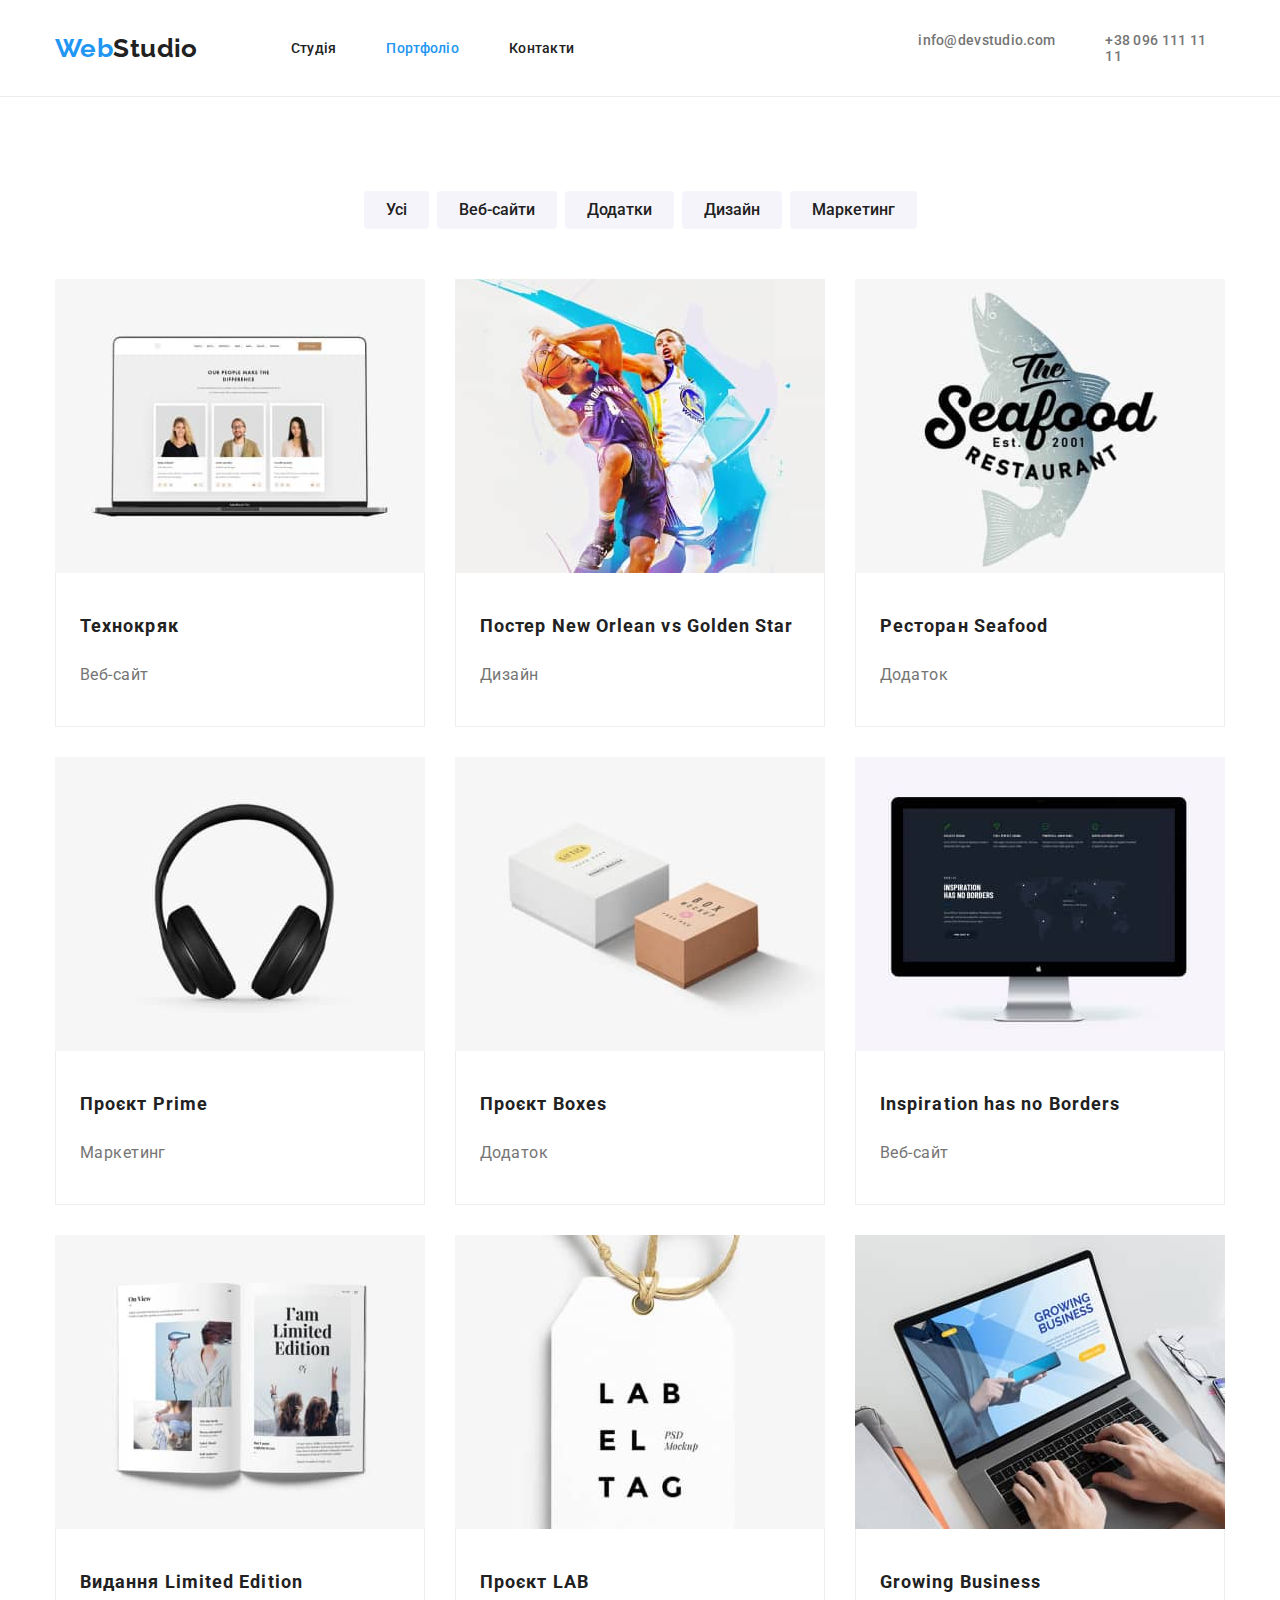
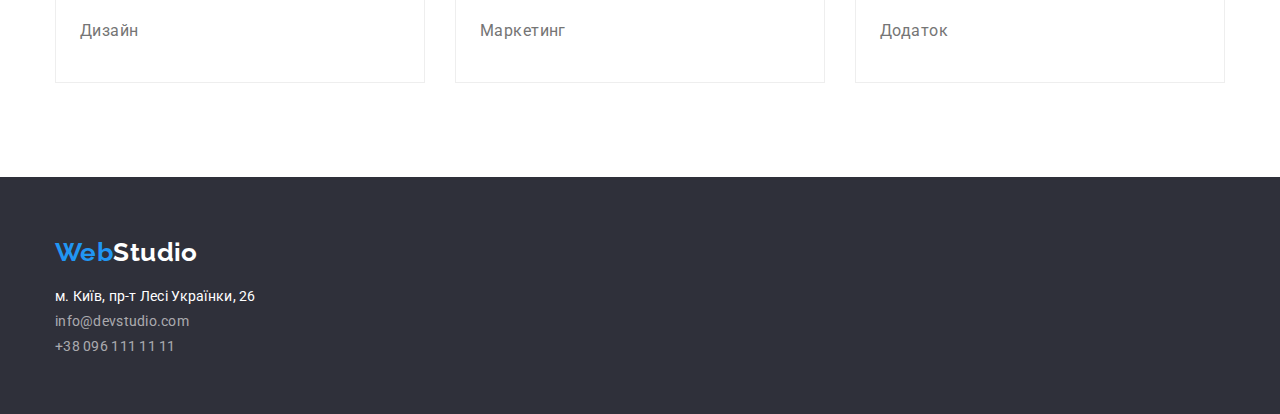
==== commit 5f2f9fe0: "final" ====
--- a/portfolio.html
+++ b/portfolio.html
@@ -47,7 +47,7 @@
       </nav>
    </header>
    <main>
-      <section class="portfolio-section">
+      <section class="section">
          <div class="container">
             <h1 class="visually-hidden">Наші роботи</h1>
             <ul class="filter list">
@@ -70,8 +70,7 @@
             <ul class="product-list list">
                <li class="product">
                   <a href="" class="link">
-                     <img src="./images/technocrack.jpg" alt="Веб-сайт Технокряк" width="370" height="294"
-                        class="product-img">
+                     <img src="./images/technocrack.jpg" alt="Веб-сайт Технокряк" class="product-img">
                      <div class="product-text">
                         <h2 class="product-name">Технокряк</h2>
                         <p class="product-class">Веб-сайт</p>
@@ -80,8 +79,7 @@
                </li>
                <li class="product">
                   <a href="" class="link">
-                     <img src="./images/poster.jpg" alt="Постер New Orlean vs Golden Star" width="370" height="294"
-                        class="product-img">
+                     <img src="./images/poster.jpg" alt="Постер New Orlean vs Golden Star" class="product-img">
                      <div class="product-text">
                         <h2 class="product-name">Постер New Orlean vs Golden Star</h2>
                         <p class="product-class">Дизайн</p>
@@ -90,7 +88,7 @@
                </li>
                <li class="product">
                   <a href="" class="link">
-                     <img src="./images/seafood.jpg" alt="" width="370" height="294" class="product-img">
+                     <img src="./images/seafood.jpg" alt="" class="product-img">
                      <div class="product-text">
                         <h2 class="product-name">Ресторан Seafood</h2>
                         <p class="product-class">Додаток</p>
@@ -99,7 +97,7 @@
                </li>
                <li class="product">
                   <a href="" class="link">
-                     <img src="./images/prime.jpg" alt="" width="370" height="294" class="product-img">
+                     <img src="./images/prime.jpg" alt="" class="product-img">
                      <div class="product-text">
                         <h2 class="product-name">Проєкт Prime</h2>
                         <p class="product-class">Маркетинг</p>
@@ -108,7 +106,7 @@
                </li>
                <li class="product">
                   <a href="" class="link">
-                     <img src="./images/boxes.jpg" alt="" width="370" height="294" class="product-img">
+                     <img src="./images/boxes.jpg" alt="" class="product-img">
                      <div class="product-text">
                         <h2 class="product-name">Проєкт Boxes</h2>
                         <p class="product-class">Додаток</p>
@@ -117,8 +115,7 @@
                </li>
                <li class="product">
                   <a href="" class="link">
-                     <img src="./images/InspirationhasnoBorders.jpg" alt="" width="370" height="294"
-                        class="product-img">
+                     <img src="./images/InspirationhasnoBorders.jpg" alt="" class="product-img">
                      <div class="product-text">
                         <h2 class="product-name">Inspiration has no Borders</h2>
                         <p class="product-class">Веб-сайт</p>
@@ -127,16 +124,16 @@
                </li>
                <li class="product">
                   <a href="" class="link">
-                     <img src="./images/limitededition.jpg" alt="" width="370" height="294" class="product-img">
+                     <img src="./images/limitededition.jpg" alt="" class="product-img">
                      <div class="product-text">
                         <h2 class="product-name">Видання Limited Edition</h2>
                         <p class="product-class">Дизайн</p>
                      </div>
-                     </a>
+                  </a>
                </li>
                <li class="product">
                   <a href="" class="link">
-                     <img src="./images/lab.jpg" alt="" width="370" height="294" class="product-img">
+                     <img src="./images/lab.jpg" alt="" class="product-img">
                      <div class="product-text">
                         <h2 class="product-name">Проєкт LAB</h2>
                         <p class="product-class">Маркетинг</p>
@@ -145,7 +142,7 @@
                </li>
                <li class="product">
                   <a href="" class="link">
-                     <img src="./images/growingbuisness.jpg" alt="" width="370" height="294" class="product-img">
+                     <img src="./images/growingbuisness.jpg" alt="" class="product-img">
                      <div class="product-text">
                         <h2 class="product-name">Growing Business</h2>
                         <p class="product-class">Додаток</p>
--- a/css/style.css
+++ b/css/style.css
@@ -8,6 +8,8 @@
   --footer-mail-tel-cl: #ffffff99;
   --ourteam-bg-cl: #f5f4fa;
   --border-cl: #eee;
+  --items: 3;
+  --indent: 30px;
 }
 
 body {
@@ -112,10 +114,13 @@
 
 .footer .logo {
   color: var(--btn-cl-hover);
+  display: block;
+  padding-bottom: 20px;
 }
 
 .header .logo {
-    margin-right: 0;
+  margin-right: 93px;
+  margin-left: 0;
 }
 
 .header .active {
@@ -146,6 +151,9 @@
   letter-spacing: 0.06em;
   text-transform: uppercase;
   color: var(--btn-cl-hover);
+  width: 696px;
+  margin: auto;
+  padding-bottom: 30px;
 }
 
 .hero {
@@ -204,17 +212,15 @@
 .nav-elements {
   display: flex;
   gap: 50px;
-  margin: 0 auto;
+  margin-right: 344px;
 }
 
 .nav {
   display: flex;
   align-items: center;
-  justify-content: space-between;
 }
 
 .contacts-header {
-  margin: auto;
   display: flex;
   gap: 50px;
 }
@@ -240,16 +246,12 @@
 }
 .product-list {
   display: flex;
-  width: 1170px;
   flex-wrap: wrap;
-  margin: 0 auto;
   gap: 30px;
-  padding: 0;
 }
 
 .product-list .product {
-  width: 370px;
-  border: 1px solid var(--border-cl);
+  flex-basis: 370px;
 }
 
 .header {
@@ -259,8 +261,7 @@
 .portfolios-list {
   display: flex;
   gap: 30px;
-  width: 1170px;
-  margin: auto;
+  --items: 2;
 }
 
 .portfolio-element {
@@ -305,16 +306,19 @@
 }
 
 ul {
-  padding: 0;
-}
-
-.hero {
+  padding: 0 0;
+  margin: 0 0;
+}
+
+.hero.section {
   padding: 200px 0;
 }
 
 .container {
-  width: 1170px;
-  margin: auto;
+  width: 1200px;
+  margin: auto;
+  padding-left: 15px;
+  padding-right: 15px;
 }
 
 .footer-list {
@@ -332,5 +336,22 @@
 }
 
 .product-text {
-    margin: 20px 24px;
-}+  padding: 20px 24px;
+  border-left: 1px solid var(--border-cl);
+  border-right: 1px solid var(--border-cl);
+  border-bottom: 1px solid var(--border-cl);
+  width: inherit;
+}
+
+img {
+  display: block;
+}
+
+.service {
+  flex-basis: calc((100% - var(--gap) * (var(--items) - 1)) \var(--items));
+}
+
+.section {
+  padding-top: 94px;
+  padding-bottom: 94px;
+}
